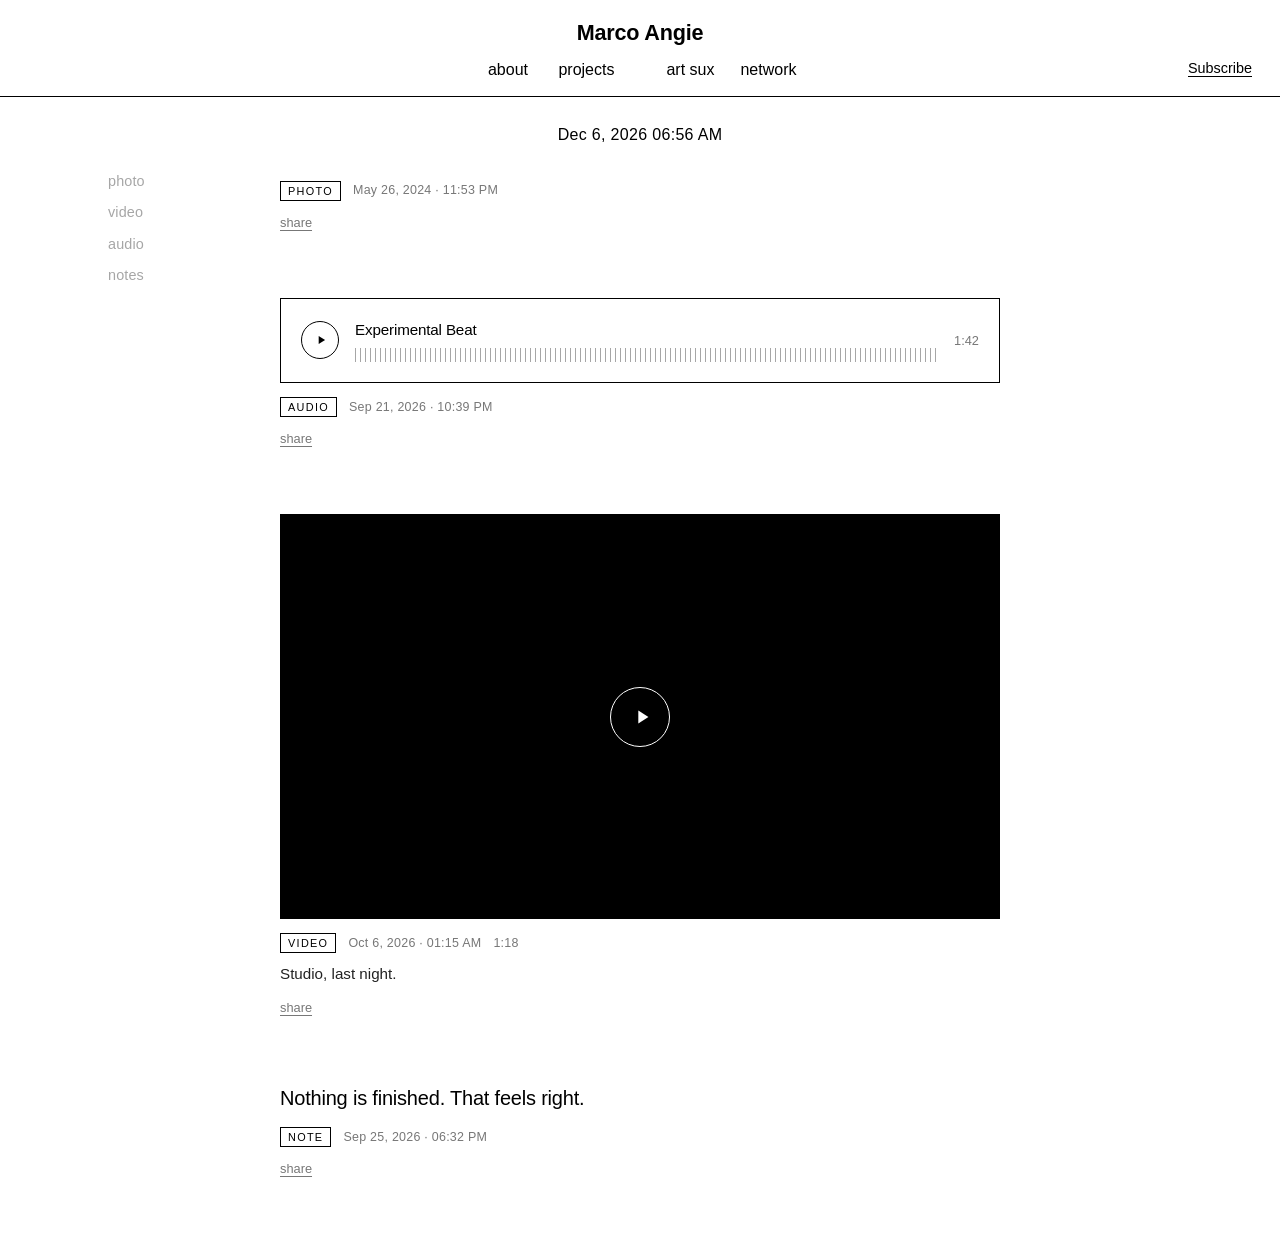
==== index.html @ 27a67663 "V4" ====
<!DOCTYPE html>
<html lang="en">
<head>
  <meta charset="utf-8">
  <meta name="viewport" content="width=device-width, initial-scale=1">
  <title>Marco Angie</title>
  <meta name="description" content="A living archive.">
  <link rel="stylesheet" href="styles.css">
  <link rel="icon" href="favicon-32x32.png">
</head>
<body>

  <!-- ============ HEADER ============ -->
  <header class="site">
    <div class="topbar">
      <a class="wordmark" href="#">Marco Angie</a>
      <!-- <div class="topbar-right">
        <button type="button" class="nav-link" id="subscribeLink">Subscribe</button>
      </div> -->
    </div>

    <nav class="nav" aria-label="Site">
      <a href="about.html" class="nav-item">&nbsp;about&nbsp;</a>
      <a href="projects.html" class="nav-item">projects</a>
      <a href="index.html" class="nav-item nav-blank" aria-label="Home" title="home"><span class="blank-box"></span></a>
      <a href="art sux.html" class="nav-item">art sux</a>
      <a href="network.html" class="nav-item">network</a>
      <div class="topbar-right">
        <button type="button" class="nav-link" id="subscribeLink">Subscribe</button>
      </div>
    </nav>
  </header>

  <!-- Time, centered below the header -->
  <div class="clock-row">
    <span class="clock" id="clock"><span id="clockDate"></span> 
    <span id="clockTime"></span></span>
  </div>

  <!-- ============ LAYOUT: filters (left) + centered feed ============ -->
  <div class="layout">
    <aside class="sidebar" aria-label="Filter posts">
      <ul class="filter-list" id="filterList"></ul>
    </aside>

    <main class="feed" id="feed"></main>
  </div>

  <!-- ============ FOOTER ============
  <footer class="site-footer">
    <p class="footer-line">© 2026</p>
    <div class="footer-links">
      <a href="#">Instagram</a>
      <a href="#">YouTube</a>
      <a href="#">Contact</a>
    </div>
  </footer> -->

  <!-- ============ SUBSCRIBE ============ -->
  <div class="subscribe-modal" id="subscribeModal" hidden>
    <div class="subscribe-inner">
      <button type="button" class="subscribe-close" id="subscribeClose" aria-label="Close">&times;</button>
      <p class="subscribe-title">Subscribe</p>
      <p class="subscribe-sub">New work, as it happens.</p>
      <form id="subscribeForm" class="subscribe-form">
        <input type="email" name="email" placeholder="email address" required>
        <button type="submit">Sign up</button>
      </form>
    </div>
  </div>

  <noscript>
    <p class="noscript">This page needs JavaScript to show posts.</p>
  </noscript>

  <script src="posts.js"></script>
  <script src="script.js"></script>
</body>
</html>
---- styles.css ----
/* ==========================================================
   Marco Angie — monochrome, minimal, lowercase (blonded baseline)
   ========================================================== */
:root {
  --black: #000;
  --white: #fff;
  --grey: #777;

  --line: 1px solid #000;

  --sans: "Helvetica Neue", "Neue Haas Grotesk Text Pro", -apple-system,
          BlinkMacSystemFont, "SF Pro Text", "Segoe UI", Roboto, Arial, sans-serif;

  --pad: 28px;
}

*,
*::before,
*::after { box-sizing: border-box; }

[hidden] { display: none !important; }

body {
  margin: 0;
  background: var(--white);
  color: var(--black);
  font-family: var(--sans);
  line-height: 1.5;
  -webkit-font-smoothing: antialiased;
  text-rendering: optimizeLegibility;
}

a { color: inherit; text-decoration: none; }

:focus-visible {
  outline: 2px solid #000;
  outline-offset: 2px;
}

/* ==========================================================
   Header — centered wordmark + Subscribe on the second line
   ========================================================== */
.site {
  position: sticky;
  top: 0;
  z-index: 20;
  background: var(--white);
  border-bottom: var(--line);
  padding: 0 var(--pad);
}

.topbar {
  position: relative;
  display: flex;
  align-items: baseline;
  justify-content: center;
  padding-top: 22px;
  padding-bottom: 14px;
}

.about {
  position: relative;
  display: flex;
  align-items: baseline;
  justify-content: center;
  padding-top: 22px;
  padding-bottom: 14px;
}

.network {
  position: relative;
  display: flex;
  align-items: baseline;
  justify-content: left;
  gap: 26px;
  padding-left: 122px;
  padding-top: 122px;
  padding-bottom: 14px;
}

.wordmark {
  font-size: 1.35rem;
  font-weight: 600;
  letter-spacing: -0.01em;
  line-height: 1;
}

.topbar-right {
  position: absolute;
  right: 0;
  top: 0;
  display: flex;
  align-items: baseline;
  gap: 22px;
}

.nav-link {
  padding: 0;
  border: 0;
  background: none;
  color: var(--black);
  font: inherit;
  font-size: 0.9rem;
  cursor: pointer;
  text-decoration: underline;
  text-underline-offset: 3px;
}
.nav-link:hover { opacity: 0.6; }

.clock {
  font-size: 2 rem;
  font-variant-numeric: tabular-nums;
  letter-spacing: 0.02em;
  white-space: nowrap;
}
.clock #clockTime { color: var(--black); }

/* --- nav --- */
.nav {
  position: relative;
  display: flex;
  align-items: center;
  justify-content: center;
  gap: 26px;
  padding-bottom: 14px;
}

/* ==========================================================
   Layout — filters left, feed right
   ========================================================== */
.clock-row {
  padding: 26px var(--pad) 20px;
  text-align: center;
}

.layout {
  max-width: 1120px;
  margin: 0 auto;
  padding: 0 var(--pad) 80px;
  display: grid;
  grid-template-columns: minmax(170px, 1fr) minmax(0, 720px) minmax(170px, 1fr);
  align-items: start;
}

/* --- filter rail (pushed to the left) --- */
.sidebar {
  grid-column: 1;
  align-self: start;
  justify-self: start;
  position: sticky;
  top: 100px;
}

.filter-list {
  list-style: none;
  margin: 0;
  padding: 0;
  display: flex;
  flex-direction: column;
  gap: 2px;
}

.filter {
  display: block;
  width: 100%;
  padding: 4px 0;
  border: 0;
  background: none;
  font: inherit;
  font-size: 0.9rem;
  letter-spacing: 0.01em;
  text-align: left;
  color: var(--black);
  cursor: pointer;
}
.filter:not(.is-active) {
  opacity: 0.35;              /* greyed out */
}
.filter:not(.is-active):hover { opacity: 0.7; }
.filter.is-active { font-weight: 600; }

/* ==========================================================
   Feed
   ========================================================== */
.feed { grid-column: 2; min-width: 0; }

.post { margin-bottom: 64px; }
.post:last-child { margin-bottom: 0; }

/* --- media frames --- */
.media { margin: 0; }

.media-photo {
  background: linear-gradient(150deg, #ececec 0%, #dbdbdb 60%, #cfcfcf 100%);
}

.media-video {
  aspect-ratio: 16 / 9;
  background: #000;
  position: relative;
  display: grid;
  place-items: center;
}
.media-video .play-glyph {
  width: 60px;
  height: 60px;
  border: 1px solid #fff;
  border-radius: 50%;
  color: #fff;
  display: grid;
  place-items: center;
}
.media-video .play-glyph svg { width: 22px; height: 22px; margin-left: 3px; fill: #fff; }

.play-svg { fill: currentColor; }

.media-audio {
  display: flex;
  align-items: center;
  gap: 16px;
  padding: 20px;
  border: var(--line);
}
.media-audio .play-btn {
  flex: none;
  width: 38px;
  height: 38px;
  border: var(--line);
  border-radius: 50%;
  background: var(--white);
  color: var(--black);
  display: grid;
  place-items: center;
  cursor: pointer;
}
.media-audio .play-btn svg { width: 14px; height: 14px; margin-left: 2px; fill: currentColor; }
.media-audio .play-btn:hover { background: var(--black); color: var(--white); }

.audio-info { flex: 1; min-width: 0; }
.audio-title {
  margin: 0;
  font-size: 0.95rem;
  font-weight: 500;
  letter-spacing: -0.01em;
}
.audio-wave {
  margin-top: 6px;
  height: 14px;
  background: repeating-linear-gradient(90deg, #000 0 1.5px, transparent 1.5px 5px);
  opacity: 0.35;
}
.audio-dur {
  flex: none;
  font-size: 0.8rem;
  color: var(--grey);
  font-variant-numeric: tabular-nums;
}

.text-body {
  font-size: 1.25rem;
  line-height: 1.5;
  letter-spacing: -0.01em;
  max-width: 34rem;
}

/* --- meta + caption --- */
.post-meta {
  display: flex;
  align-items: center;
  gap: 12px;
  margin-top: 14px;
  font-size: 0.78rem;
  color: var(--grey);
  font-variant-numeric: tabular-nums;
  letter-spacing: 0.02em;
}

.badge {
  border: var(--line);
  padding: 1px 7px;
  font-size: 0.68rem;
  letter-spacing: 0.12em;
  text-transform: uppercase;
  color: var(--black);
}

.post-caption {
  margin: 10px 0 0;
  font-size: 0.95rem;
  color: #222;
}

.share-btn {
  margin-top: 12px;
  padding: 0;
  border: 0;
  background: none;
  font: inherit;
  font-size: 0.8rem;
  color: var(--grey);
  text-decoration: underline;
  text-underline-offset: 3px;
  cursor: pointer;
}
.share-btn:hover { color: var(--black); }

.feed-empty { color: var(--grey); padding: 60px 0; }

/* ==========================================================
   Footer
   ========================================================== */
.site-footer {
  border-top: var(--line);
  padding: 32px var(--pad);
  display: flex;
  align-items: center;
  justify-content: space-between;
  gap: 16px;
  flex-wrap: wrap;
  font-size: 0.85rem;
}

.footer-line { margin: 0; color: var(--grey); }

.footer-links { display: flex; gap: 22px; }
.footer-links a { text-decoration: underline; text-underline-offset: 3px; }
.footer-links a:hover { opacity: 0.6; }

/* ==========================================================
   Subscribe modal
   ========================================================== */
.subscribe-modal {
  position: fixed;
  inset: 0;
  z-index: 40;
  background: rgba(0, 0, 0, 0.35);
  display: grid;
  place-items: center;
  padding: 20px;
}

.subscribe-inner {
  position: relative;
  width: min(420px, 100%);
  background: var(--white);
  border: var(--line);
  padding: 36px 32px;
}

.subscribe-close {
  position: absolute;
  top: 12px;
  right: 14px;
  border: 0;
  background: none;
  font-size: 1.6rem;
  line-height: 1;
  cursor: pointer;
  color: var(--black);
}

.subscribe-title { margin: 0; font-size: 1.35rem; font-weight: 600; }
.subscribe-sub { margin: 6px 0 22px; font-size: 0.9rem; color: var(--grey); }

.subscribe-form { display: flex; gap: 8px; }
.subscribe-form input {
  flex: 1;
  min-width: 0;
  padding: 11px 12px;
  border: var(--line);
  font: inherit;
  font-size: 0.9rem;
  background: var(--white);
  color: var(--black);
  border-radius: 0;
}
.subscribe-form button {
  padding: 11px 18px;
  border: var(--line);
  background: var(--black);
  color: var(--white);
  font: inherit;
  font-size: 0.9rem;
  cursor: pointer;
}
.subscribe-form button:hover { opacity: 0.85; }

/* ==========================================================
   Toast + noscript + responsive
   ========================================================== */
.toast {
  position: fixed;
  left: 50%;
  bottom: 28px;
  transform: translate(-50%, 12px);
  z-index: 60;
  padding: 9px 16px;
  background: var(--black);
  color: var(--white);
  font-size: 0.82rem;
  opacity: 0;
  pointer-events: none;
  transition: opacity 0.25s ease, transform 0.25s ease;
}
.toast.show { opacity: 1; transform: translate(-50%, 0); }

.noscript {
  max-width: 940px;
  margin: 0 auto;
  padding: 40px var(--pad);
  color: var(--grey);
}

@media (max-width: 640px) {
  :root { --pad: 18px; }
  .topbar { justify-content: flex-start; }
  .wordmark { font-size: 1.2rem; }
  .topbar-right {
    position: static;
    margin-left: auto;
    gap: 14px;
  }
  .nav { gap: 18px; flex-wrap: wrap; }
  .layout {
    grid-template-columns: 1fr;
  }
  .sidebar { position: static; grid-column: auto; }
  .feed { grid-column: auto; }
  .filter-list { flex-direction: row; flex-wrap: wrap; gap: 4px 18px; }
  .filter { width: auto; }
  .post { margin-bottom: 44px; }
}
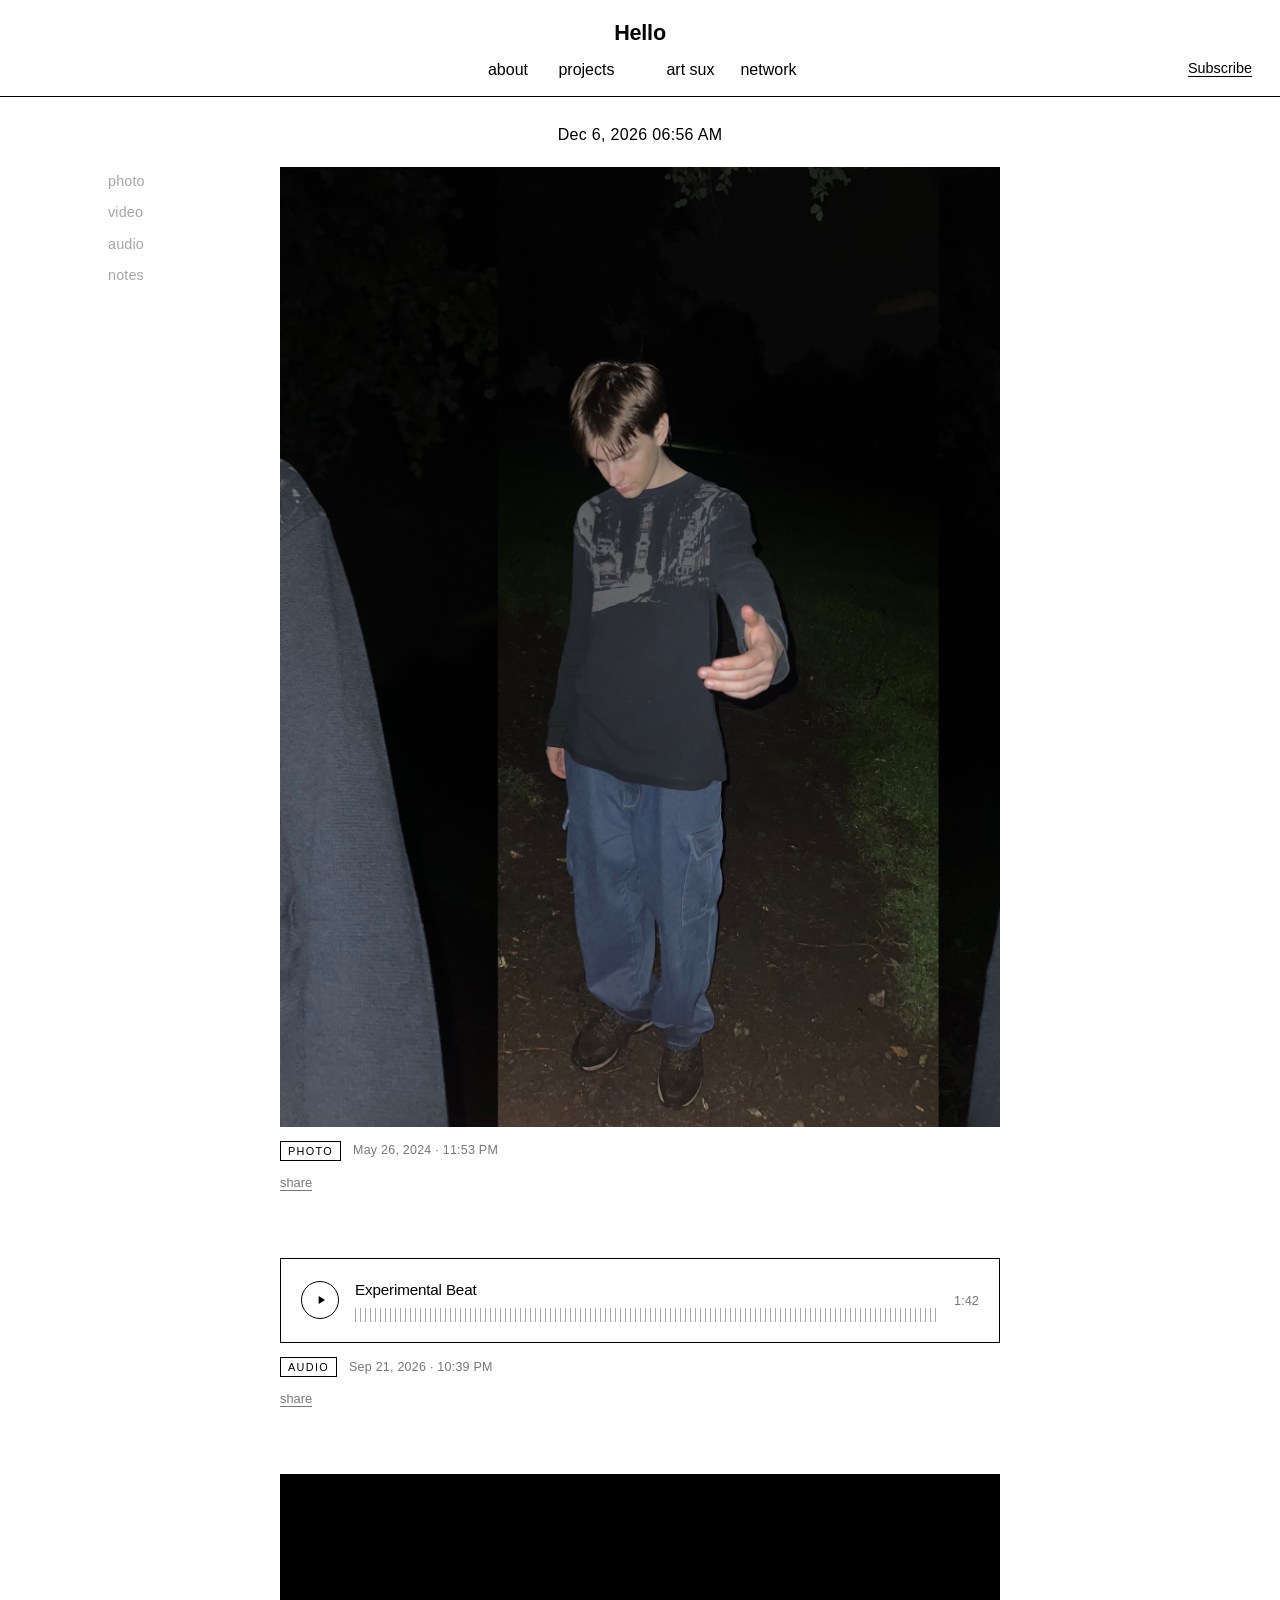
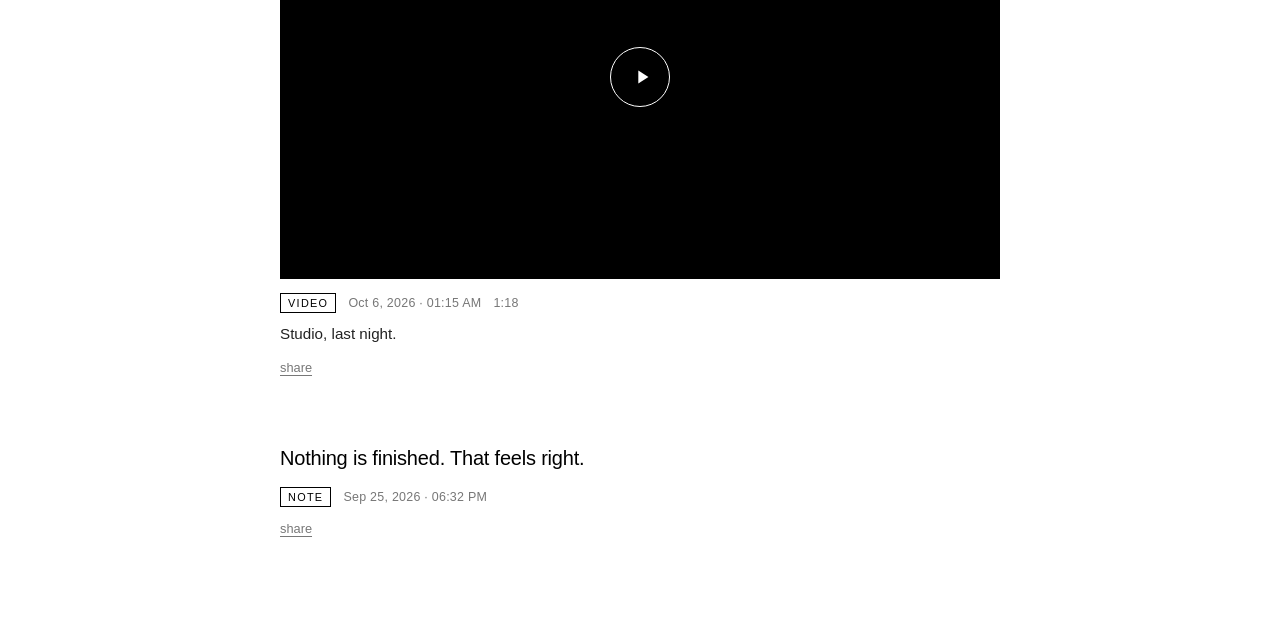
==== commit 8f33b6a5: "hi" ====
--- a/index.html
+++ b/index.html
@@ -3,7 +3,7 @@
 <head>
   <meta charset="utf-8">
   <meta name="viewport" content="width=device-width, initial-scale=1">
-  <title>Marco Angie</title>
+  <title>Marco Croce</title>
   <meta name="description" content="A living archive.">
   <link rel="stylesheet" href="styles.css">
   <link rel="icon" href="favicon-32x32.png">
@@ -13,7 +13,7 @@
   <!-- ============ HEADER ============ -->
   <header class="site">
     <div class="topbar">
-      <a class="wordmark" href="#">Marco Angie</a>
+      <a class="wordmark" href="#">Hello</a>
       <!-- <div class="topbar-right">
         <button type="button" class="nav-link" id="subscribeLink">Subscribe</button>
       </div> -->
@@ -23,7 +23,7 @@
       <a href="about.html" class="nav-item">&nbsp;about&nbsp;</a>
       <a href="projects.html" class="nav-item">projects</a>
       <a href="index.html" class="nav-item nav-blank" aria-label="Home" title="home"><span class="blank-box"></span></a>
-      <a href="art sux.html" class="nav-item">art sux</a>
+      <a href="art-sux.html" class="nav-item">art sux</a>
       <a href="network.html" class="nav-item">network</a>
       <div class="topbar-right">
         <button type="button" class="nav-link" id="subscribeLink">Subscribe</button>
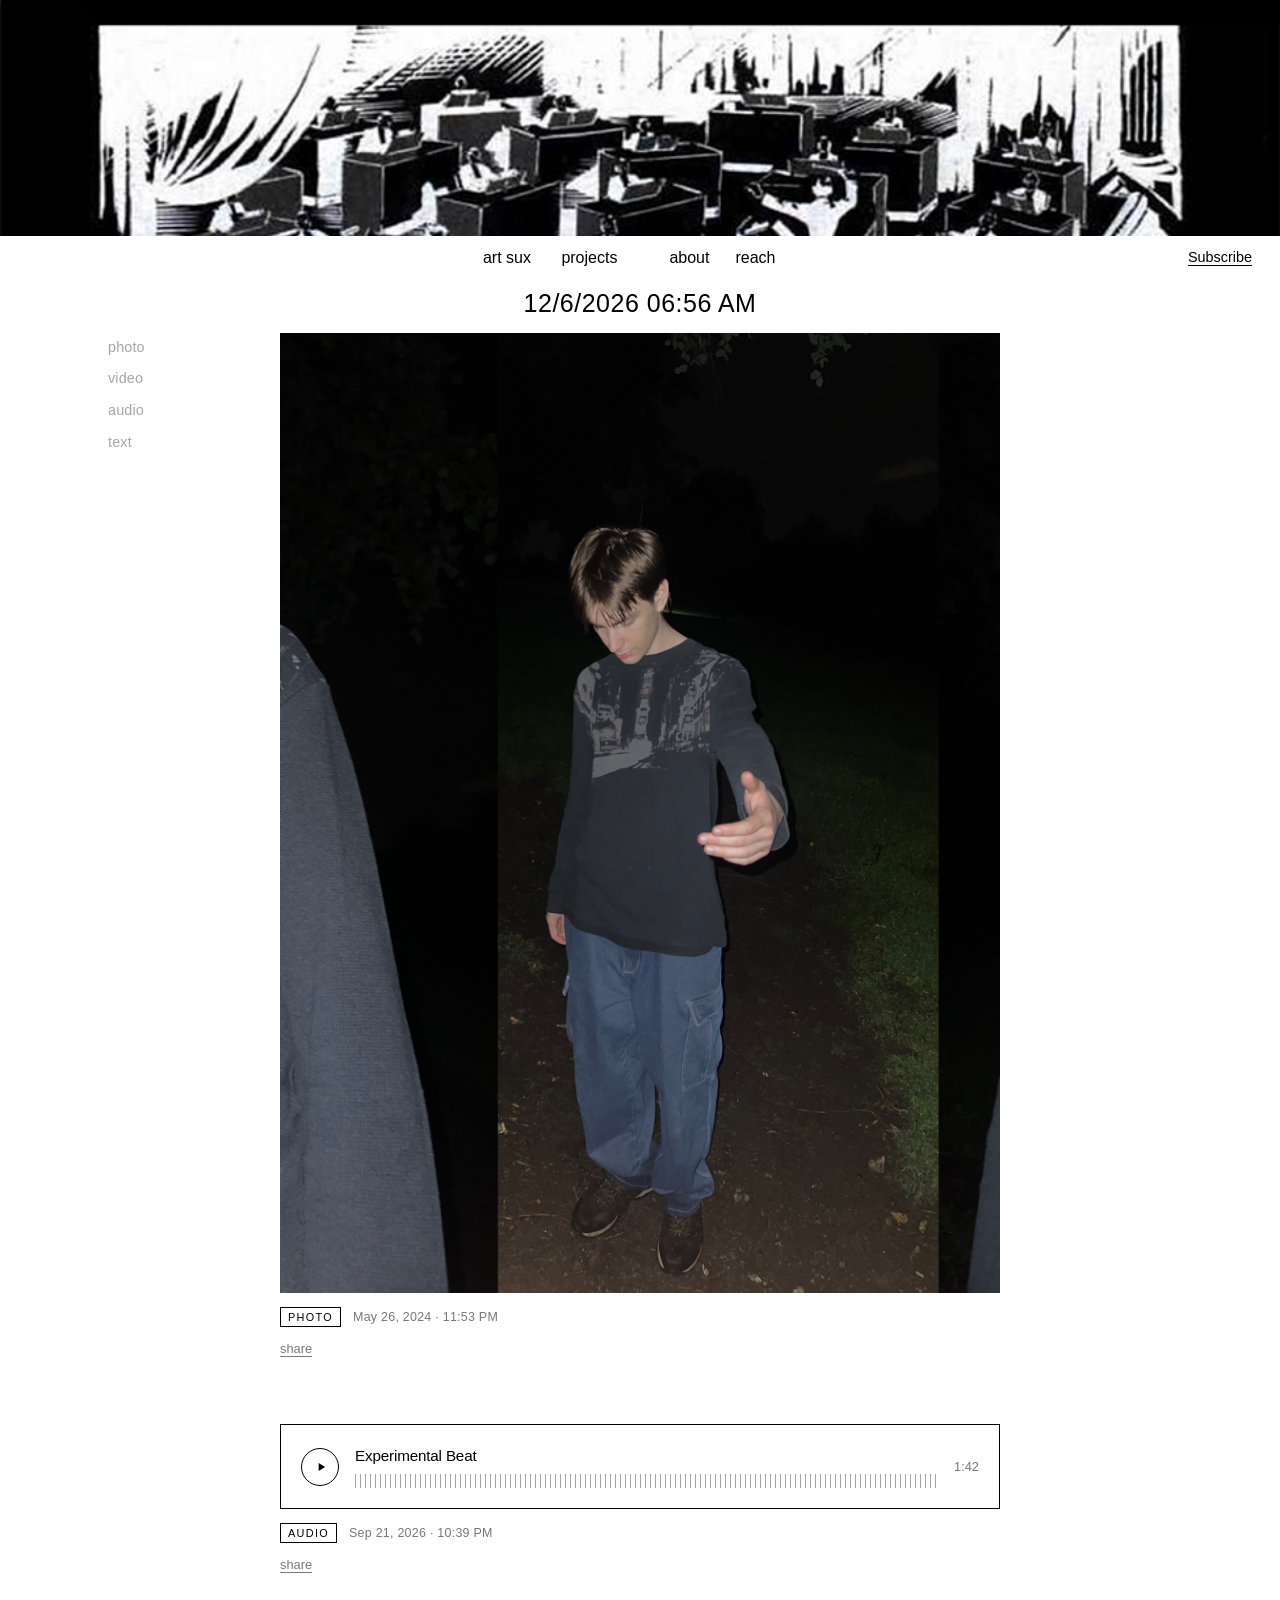
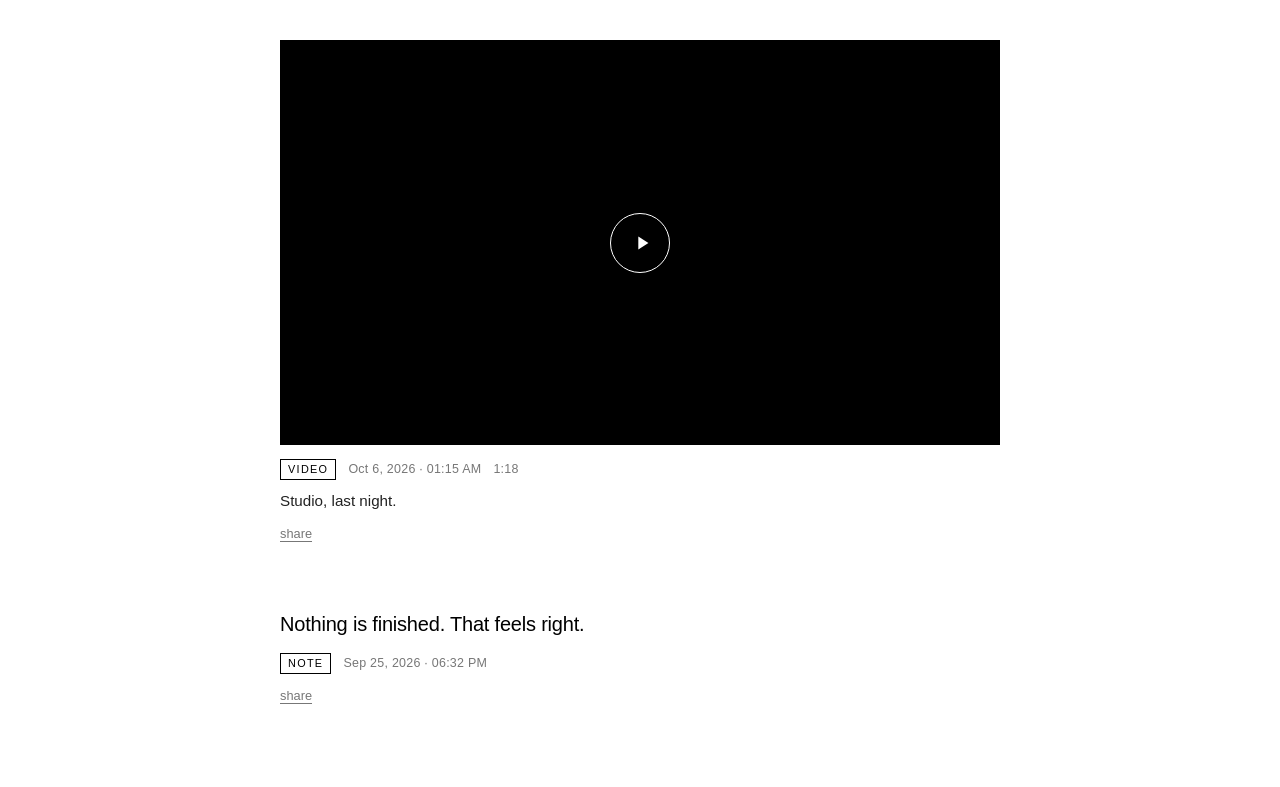
==== commit fc165386: "update" ====
--- a/index.html
+++ b/index.html
@@ -4,7 +4,7 @@
   <meta charset="utf-8">
   <meta name="viewport" content="width=device-width, initial-scale=1">
   <title>Marco Croce</title>
-  <meta name="description" content="A living archive.">
+  <meta name="description" content="marco croce website music digital composer electro acoustic performance art.">
   <link rel="stylesheet" href="styles.css">
   <link rel="icon" href="favicon-32x32.png">
 </head>
@@ -12,27 +12,31 @@
 
   <!-- ============ HEADER ============ -->
   <header class="site">
-    <div class="topbar">
-      <a class="wordmark" href="#">Hello</a>
+    <div class="header">
       <!-- <div class="topbar-right">
         <button type="button" class="nav-link" id="subscribeLink">Subscribe</button>
       </div> -->
     </div>
 
-    <nav class="nav" aria-label="Site">
-      <a href="about.html" class="nav-item">&nbsp;about&nbsp;</a>
-      <a href="projects.html" class="nav-item">projects</a>
-      <a href="index.html" class="nav-item nav-blank" aria-label="Home" title="home"><span class="blank-box"></span></a>
-      <a href="art-sux.html" class="nav-item">art sux</a>
-      <a href="network.html" class="nav-item">network</a>
-      <div class="topbar-right">
-        <button type="button" class="nav-link" id="subscribeLink">Subscribe</button>
-      </div>
-    </nav>
+ 
   </header>
 
   <!-- Time, centered below the header -->
   <div class="clock-row">
+     <nav class="nav" aria-label="Site">
+      <a href="art-sux.html" class="topbar">&nbsp;art sux&nbsp;</a>
+      <a href="projects.html" class="topbar">projects</a>
+      <a href="index.html" class="nav-item nav-blank" aria-label="Home" title="home"><span class="blank-box"></span></a>
+      <a href="about.html" class="topbar">about</a>
+      <a href="network.html" class="topbar">reach</a>
+      <div class="topbar-right">
+        <button type="button" class="nav-link" id="subscribeLink">Subscribe</button>
+      </div>
+    <div></div>
+  </div>
+  
+  <div class="clock-row">
+    </nav>
     <span class="clock" id="clock"><span id="clockDate"></span> 
     <span id="clockTime"></span></span>
   </div>
--- a/styles.css
+++ b/styles.css
@@ -40,12 +40,43 @@
 /* ==========================================================
    Header — centered wordmark + Subscribe on the second line
    ========================================================== */
+
 .site {
-  position: sticky;
+  position: relative;
   top: 0;
-  z-index: 20;
-  background: var(--white);
+  left: 0;
+  z-index: 0;
+  background-color: var(--white);
+  /* border-bottom: var(--line); */
+  padding: 0 var(--pad);
+  background: url("Bandcamp_Banner.png");
+  background-position: top center;
+  background-repeat: no-repeat; 
+  background-size: 100% 100%;
+  /* padding: 0 var(--pad); */
+  align-items: flex-end;
+  justify-content: center;
+  transform-origin: top center;
+  /* max-width: 100%;
+  margin:0 auto;
+  min-height: 180px; */
+  /* max-height: 360px; */
+  width: 100vw;
+  aspect-ratio: 9750 / 1800;
+}
+
+
+.header {
+  /* position: relative; */
+  display: flex;
+  z-index: 0;
+  /* background: url("Bandcamp_Banner.png");
+  background-position: center;
+  background-repeat: no-repeat;
   border-bottom: var(--line);
+  min-height: 180px;
+  justify-content: center;
+  align-items: flex-end; */
   padding: 0 var(--pad);
 }
 
@@ -54,8 +85,17 @@
   display: flex;
   align-items: baseline;
   justify-content: center;
-  padding-top: 22px;
-  padding-bottom: 14px;
+  padding-top: 10px;
+  padding-bottom: 5px;
+}
+
+.topbar-right {
+  position: absolute;
+  right: 0;
+  top: 11px;
+  display: flex;
+  align-items: baseline;
+  gap: 22px;
 }
 
 .about {
@@ -63,8 +103,12 @@
   display: flex;
   align-items: baseline;
   justify-content: center;
-  padding-top: 22px;
+  padding-top: 140px;
   padding-bottom: 14px;
+  padding-left: 122px;
+  padding-right: 122px;
+  font-size: 7px;
+  font-family: var(--sans);
 }
 
 .network {
@@ -83,16 +127,11 @@
   font-weight: 600;
   letter-spacing: -0.01em;
   line-height: 1;
-}
-
-.topbar-right {
-  position: absolute;
-  right: 0;
-  top: 0;
-  display: flex;
-  align-items: baseline;
-  gap: 22px;
-}
+  z-index: 1;
+  /* position: relative;
+  text-align: center; */
+}
+
 
 .nav-link {
   padding: 0;
@@ -112,6 +151,7 @@
   font-variant-numeric: tabular-nums;
   letter-spacing: 0.02em;
   white-space: nowrap;
+  font-size: 25px;
 }
 .clock #clockTime { color: var(--black); }
 
@@ -122,15 +162,16 @@
   align-items: center;
   justify-content: center;
   gap: 26px;
-  padding-bottom: 14px;
+  padding-bottom: 0px;
 }
 
 /* ==========================================================
    Layout — filters left, feed right
    ========================================================== */
 .clock-row {
-  padding: 26px var(--pad) 20px;
+  padding: 0px var(--pad) 10px;
   text-align: center;
+  position: relative;
 }
 
 .layout {
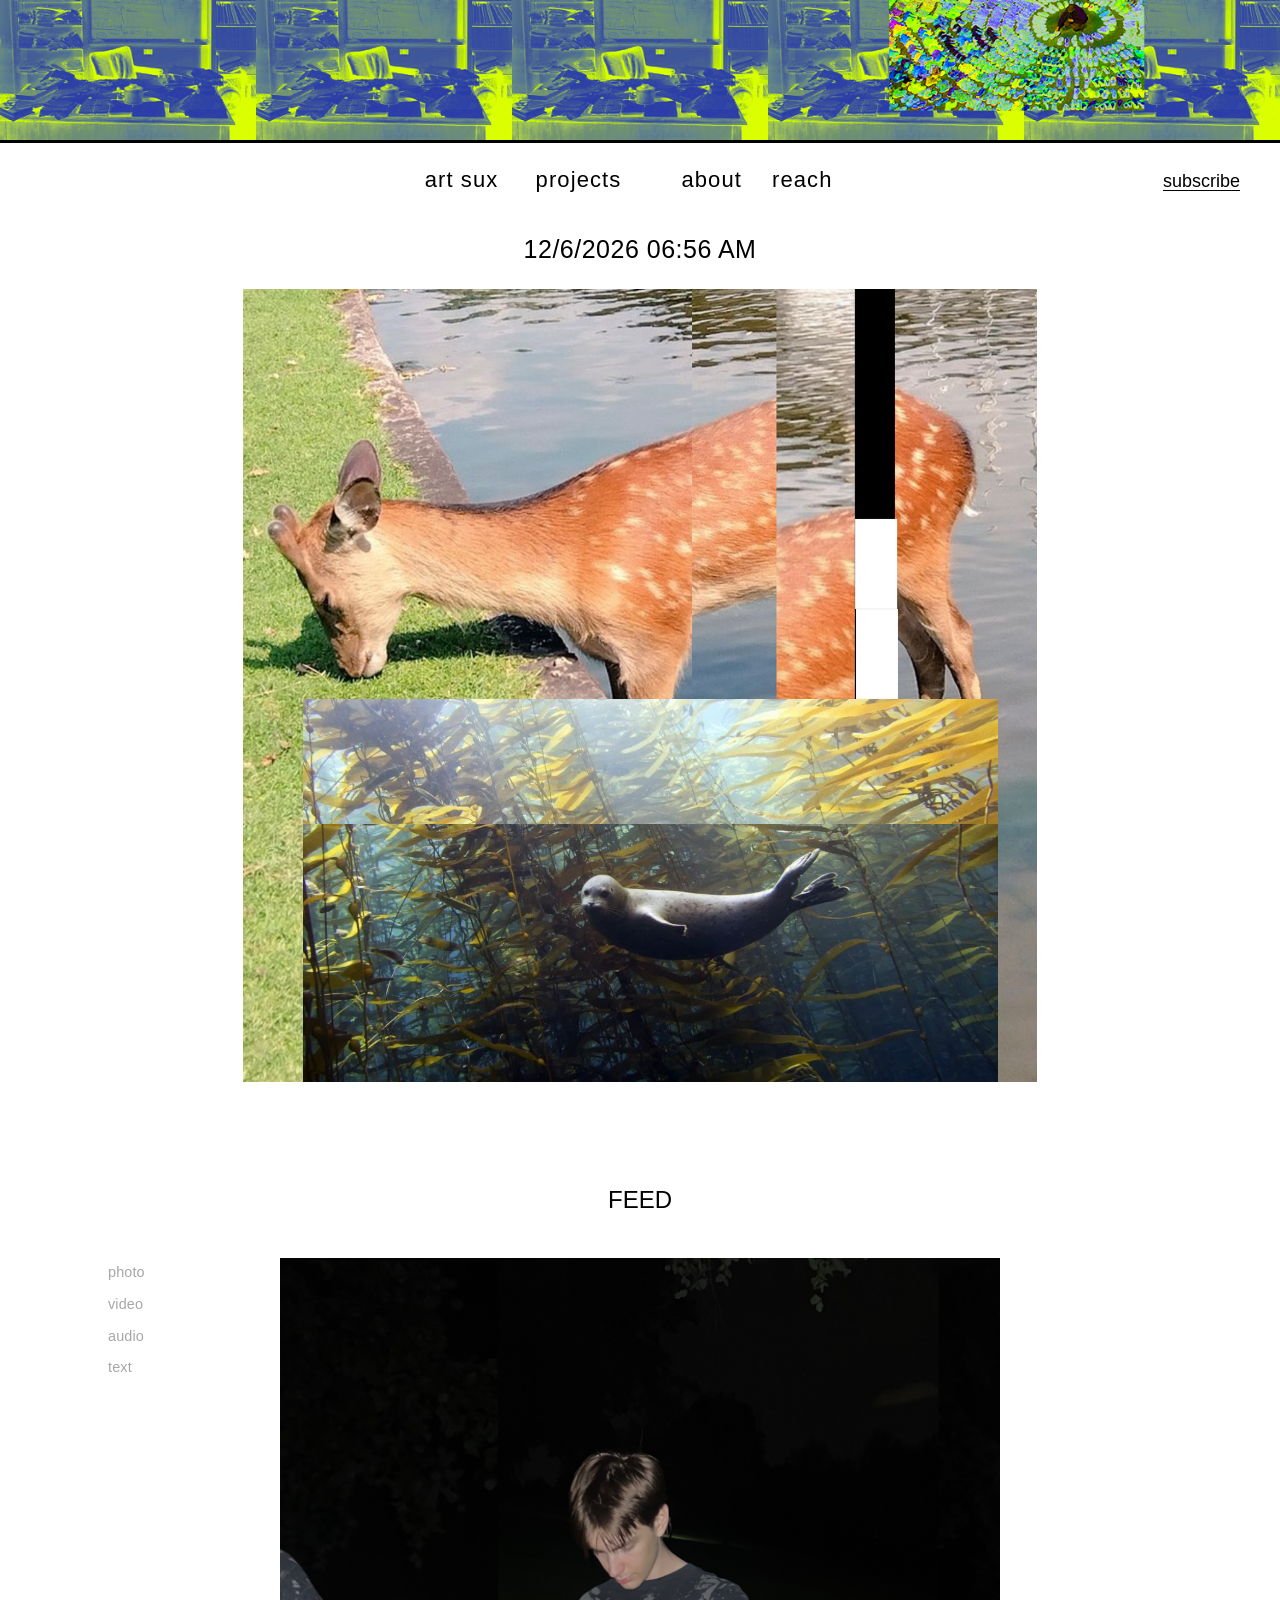
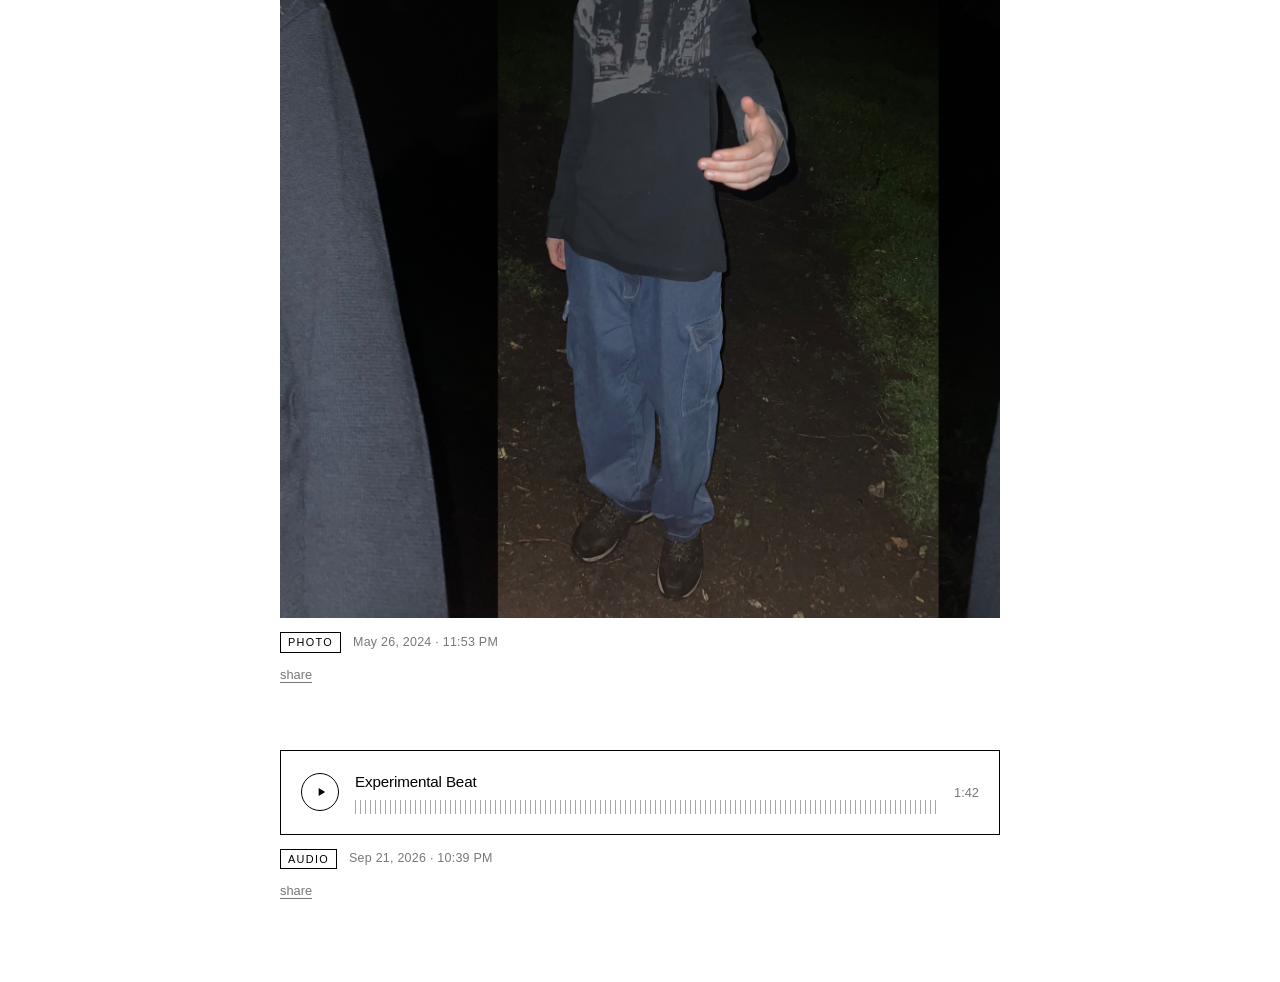
==== commit 38b95718: "version5" ====
--- a/index.html
+++ b/index.html
@@ -21,16 +21,15 @@
  
   </header>
 
-  <!-- Time, centered below the header -->
-  <div class="clock-row">
-     <nav class="nav" aria-label="Site">
+  <div class="nav">
+     <!-- <nav class="nav"> -->
       <a href="art-sux.html" class="topbar">&nbsp;art sux&nbsp;</a>
       <a href="projects.html" class="topbar">projects</a>
       <a href="index.html" class="nav-item nav-blank" aria-label="Home" title="home"><span class="blank-box"></span></a>
       <a href="about.html" class="topbar">about</a>
       <a href="network.html" class="topbar">reach</a>
       <div class="topbar-right">
-        <button type="button" class="nav-link" id="subscribeLink">Subscribe</button>
+        <button type="button" class="nav-link" id="subscribeLink">subscribe</button>
       </div>
     <div></div>
   </div>
@@ -41,7 +40,18 @@
     <span id="clockTime"></span></span>
   </div>
 
-  <!-- ============ LAYOUT: filters (left) + centered feed ============ -->
+  <!-- ============ LANDING ============ -->
+  <section class="landing" aria-label="Featured image">
+    <img
+      src="COVER IMAGE.JPEG"
+      alt="Marco Croce standing outside at night"
+      fetchpriority="high">
+  </section>
+
+  <!-- ============ FEED + FILTERS ============ -->
+
+  <div class="feed-row">FEED</div>
+  
   <div class="layout">
     <aside class="sidebar" aria-label="Filter posts">
       <ul class="filter-list" id="filterList"></ul>
--- a/styles.css
+++ b/styles.css
@@ -49,7 +49,7 @@
   background-color: var(--white);
   /* border-bottom: var(--line); */
   padding: 0 var(--pad);
-  background: url("Bandcamp_Banner.png");
+  background: url("websiteheader.png");
   background-position: top center;
   background-repeat: no-repeat; 
   background-size: 100% 100%;
@@ -62,7 +62,8 @@
   min-height: 180px; */
   /* max-height: 360px; */
   width: 100vw;
-  aspect-ratio: 9750 / 1800;
+  aspect-ratio: 1500 / 168;
+  border-bottom: 3px solid var(--black);
 }
 
 
@@ -131,27 +132,16 @@
   /* position: relative;
   text-align: center; */
 }
-
-
-.nav-link {
-  padding: 0;
-  border: 0;
-  background: none;
-  color: var(--black);
-  font: inherit;
-  font-size: 0.9rem;
-  cursor: pointer;
-  text-decoration: underline;
-  text-underline-offset: 3px;
-}
 .nav-link:hover { opacity: 0.6; }
 
 .clock {
-  font-size: 2 rem;
   font-variant-numeric: tabular-nums;
   letter-spacing: 0.02em;
   white-space: nowrap;
   font-size: 25px;
+  font-weight: 400;
+  font-family:Verdana, Geneva, Tahoma, sans-serif
+
 }
 .clock #clockTime { color: var(--black); }
 
@@ -161,9 +151,32 @@
   display: flex;
   align-items: center;
   justify-content: center;
-  gap: 26px;
-  padding-bottom: 0px;
-}
+  gap: 30px;
+  padding-top: 10px;
+  padding-bottom: 10px;
+  font-weight: 200;
+  letter-spacing: 0.05em;
+  font-size: 22px;
+  /* border-bottom: 1px solid var(--grey); */
+}
+.nav > *:hover { -webkit-text-stroke: 0.4px currentColor; }
+
+.nav-link {
+  padding-top: 14px;
+  padding-bottom: 10px;
+  padding-right: 40px;
+  border: 0;
+  background: none;
+  color: var(--black);
+  font: inherit;
+  font-size: 18px;
+  font-weight: 200;
+  cursor: pointer;
+  text-decoration: underline;
+  text-underline-offset: 3px;
+  text-decoration-thickness: 1px;
+}
+
 
 /* ==========================================================
    Layout — filters left, feed right
@@ -172,6 +185,25 @@
   padding: 0px var(--pad) 10px;
   text-align: center;
   position: relative;
+  padding-bottom: 20px;
+  padding-top: 20px;
+}
+
+.landing {
+  width: 100%;
+  height: 50%;
+  /* min-height: 420px; */
+  overflow: hidden;
+  /* padding: clamp(10vw, 3vmin, 48px); */
+}
+
+.landing img {
+  display: block;
+  width: 100%;
+  height: 100%;
+  object-fit: contain;
+  object-position: center;
+  padding-inline: clamp(19vw, 3vmin, 48px);
 }
 
 .layout {
@@ -181,6 +213,7 @@
   display: grid;
   grid-template-columns: minmax(170px, 1fr) minmax(0, 720px) minmax(170px, 1fr);
   align-items: start;
+  padding-top: 20px;
 }
 
 /* --- filter rail (pushed to the left) --- */
@@ -223,6 +256,16 @@
 /* ==========================================================
    Feed
    ========================================================== */
+
+.feed-row {
+  padding: 0px var(--pad) 10px;
+  text-align: center;
+  position: relative;
+  padding-bottom: 20px;
+  padding-top: 100px;
+  font-size: 1.5rem;
+}
+
 .feed { grid-column: 2; min-width: 0; }
 
 .post { margin-bottom: 64px; }
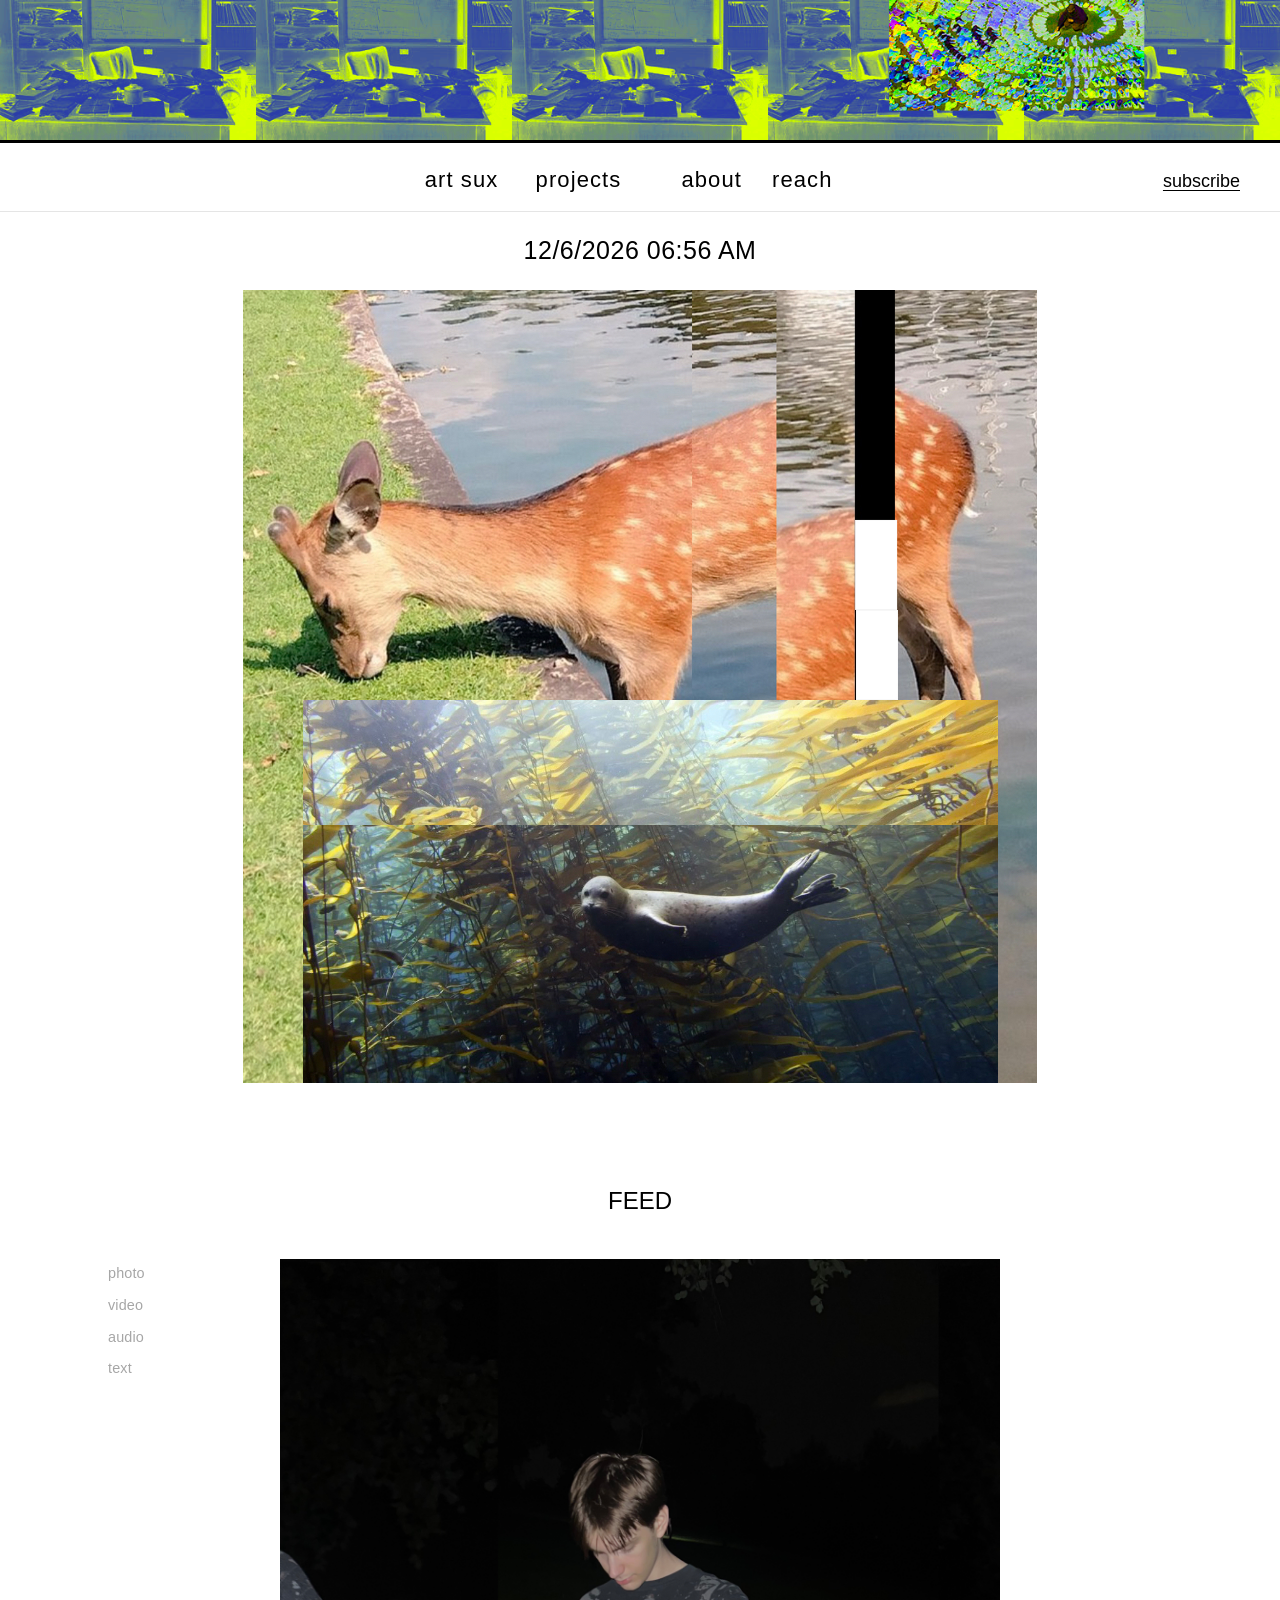
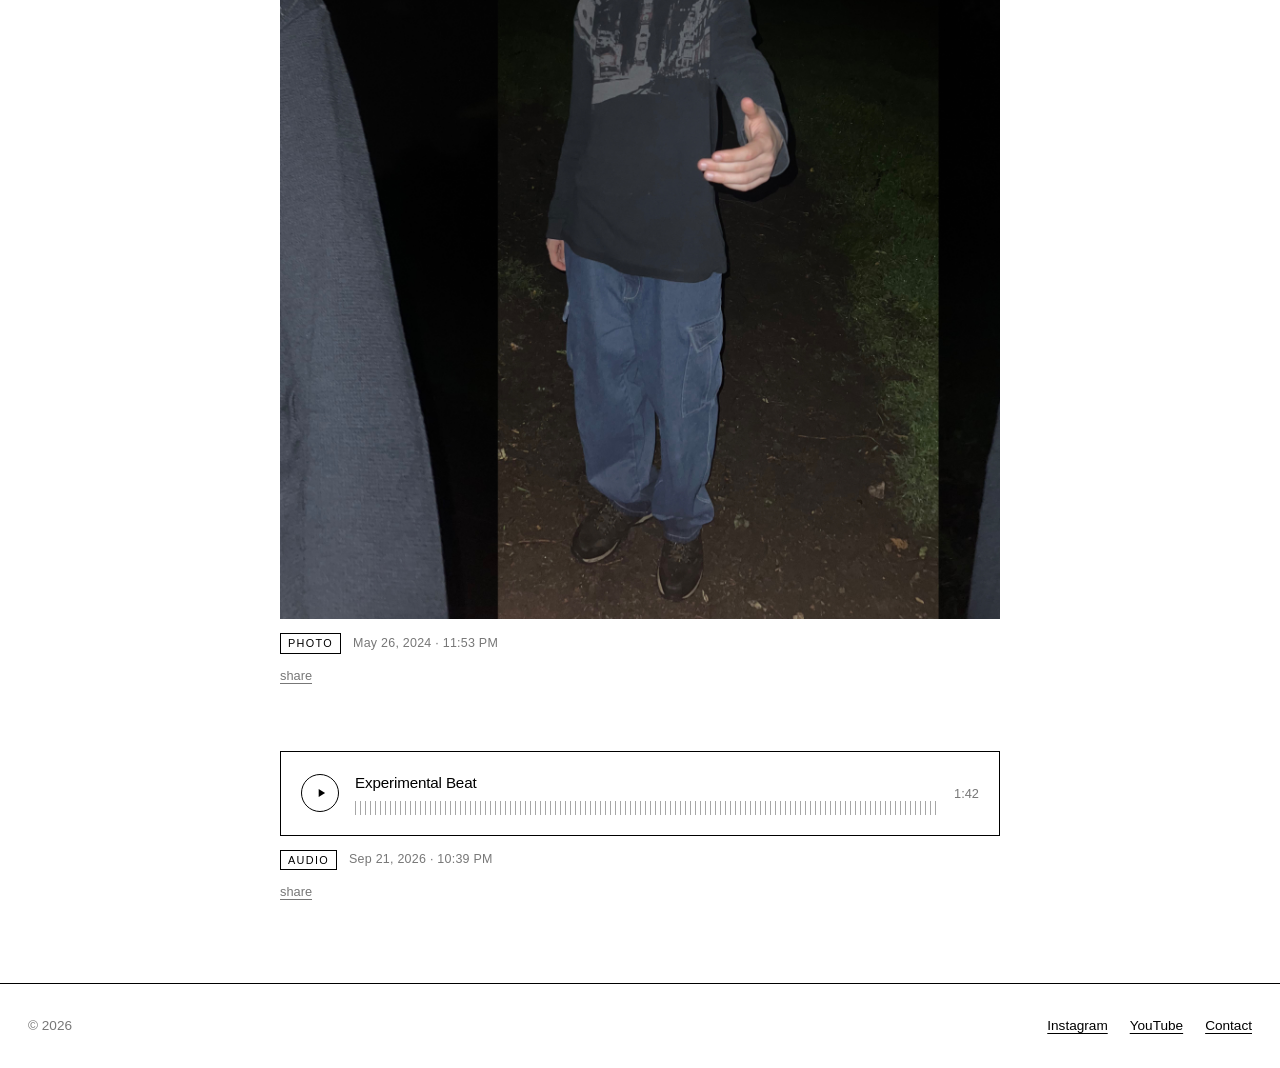
==== commit 304d4517: "Version5.1" ====
--- a/index.html
+++ b/index.html
@@ -6,28 +6,21 @@
   <title>Marco Croce</title>
   <meta name="description" content="marco croce website music digital composer electro acoustic performance art.">
   <link rel="stylesheet" href="styles.css">
-  <link rel="icon" href="favicon-32x32.png">
+    <link rel="icon" href="MEDIA/FAVICON.png">
 </head>
 <body>
 
-  <!-- ============ HEADER ============ -->
+  <!----------HEADER---------->
   <header class="site">
-    <div class="header">
-      <!-- <div class="topbar-right">
-        <button type="button" class="nav-link" id="subscribeLink">Subscribe</button>
-      </div> -->
-    </div>
-
- 
+    <div class="header"></div>
   </header>
 
   <div class="nav">
-     <!-- <nav class="nav"> -->
       <a href="art-sux.html" class="topbar">&nbsp;art sux&nbsp;</a>
       <a href="projects.html" class="topbar">projects</a>
       <a href="index.html" class="nav-item nav-blank" aria-label="Home" title="home"><span class="blank-box"></span></a>
       <a href="about.html" class="topbar">about</a>
-      <a href="network.html" class="topbar">reach</a>
+      <a href="reach.html" class="topbar">reach</a>
       <div class="topbar-right">
         <button type="button" class="nav-link" id="subscribeLink">subscribe</button>
       </div>
@@ -40,15 +33,15 @@
     <span id="clockTime"></span></span>
   </div>
 
-  <!-- ============ LANDING ============ -->
+  <!----------LANDING---------->
   <section class="landing" aria-label="Featured image">
     <img
-      src="COVER IMAGE.JPEG"
-      alt="Marco Croce standing outside at night"
+      src="MEDIA/COVER-IMAGE.JPEG"
+      alt="PLACEHOLDER"
       fetchpriority="high">
   </section>
 
-  <!-- ============ FEED + FILTERS ============ -->
+  <!----------FEED+FILTERS---------->
 
   <div class="feed-row">FEED</div>
   
@@ -60,7 +53,7 @@
     <main class="feed" id="feed"></main>
   </div>
 
-  <!-- ============ FOOTER ============
+  <!----------FOOTER---------->
   <footer class="site-footer">
     <p class="footer-line">© 2026</p>
     <div class="footer-links">
@@ -68,9 +61,9 @@
       <a href="#">YouTube</a>
       <a href="#">Contact</a>
     </div>
-  </footer> -->
+  </footer>
 
-  <!-- ============ SUBSCRIBE ============ -->
+  <!----------SUBSCRIBE---------->
   <div class="subscribe-modal" id="subscribeModal" hidden>
     <div class="subscribe-inner">
       <button type="button" class="subscribe-close" id="subscribeClose" aria-label="Close">&times;</button>
--- a/styles.css
+++ b/styles.css
@@ -49,7 +49,7 @@
   background-color: var(--white);
   /* border-bottom: var(--line); */
   padding: 0 var(--pad);
-  background: url("websiteheader.png");
+  background: url("MEDIA/BANNER.png");
   background-position: top center;
   background-repeat: no-repeat; 
   background-size: 100% 100%;
@@ -112,7 +112,7 @@
   font-family: var(--sans);
 }
 
-.network {
+.reach {
   position: relative;
   display: flex;
   align-items: baseline;
@@ -157,7 +157,7 @@
   font-weight: 200;
   letter-spacing: 0.05em;
   font-size: 22px;
-  /* border-bottom: 1px solid var(--grey); */
+  border-bottom: 0.5px solid rgba(0, 0, 0, 0.1);
 }
 .nav > *:hover { -webkit-text-stroke: 0.4px currentColor; }
 
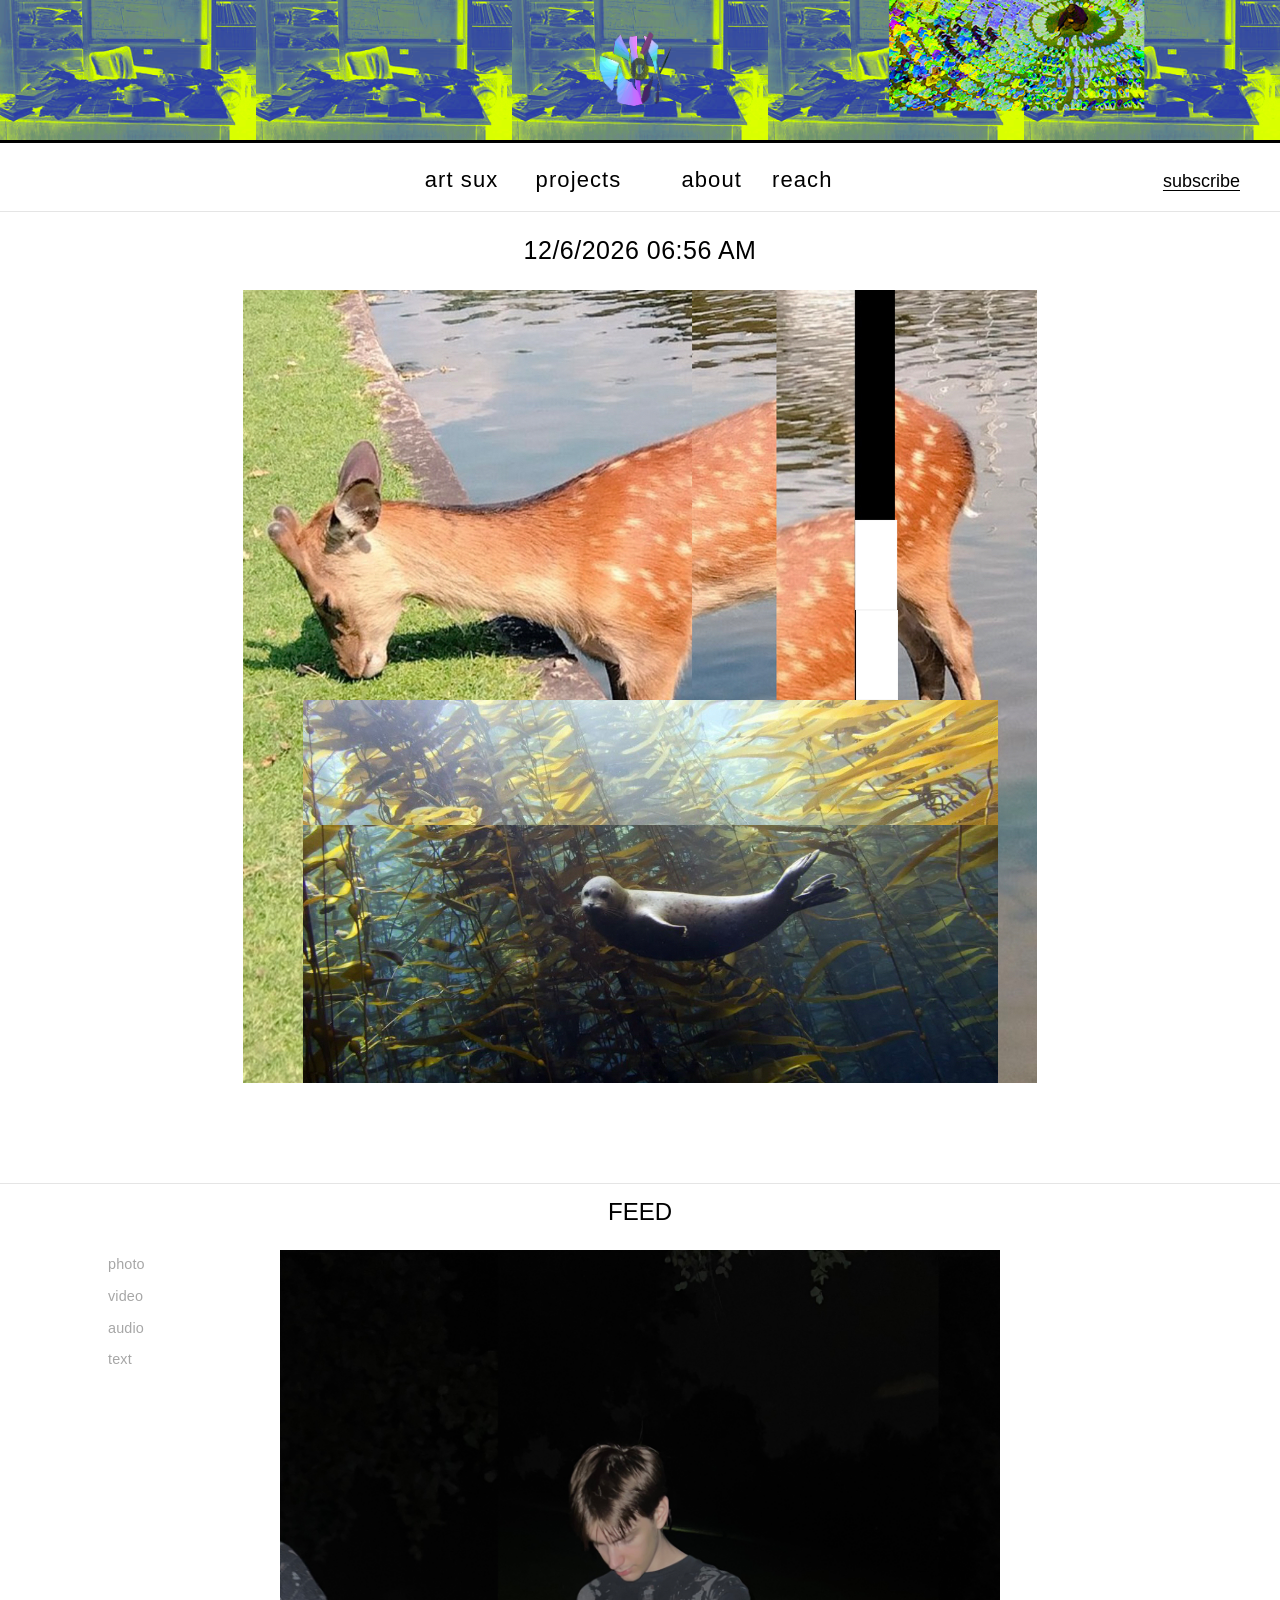
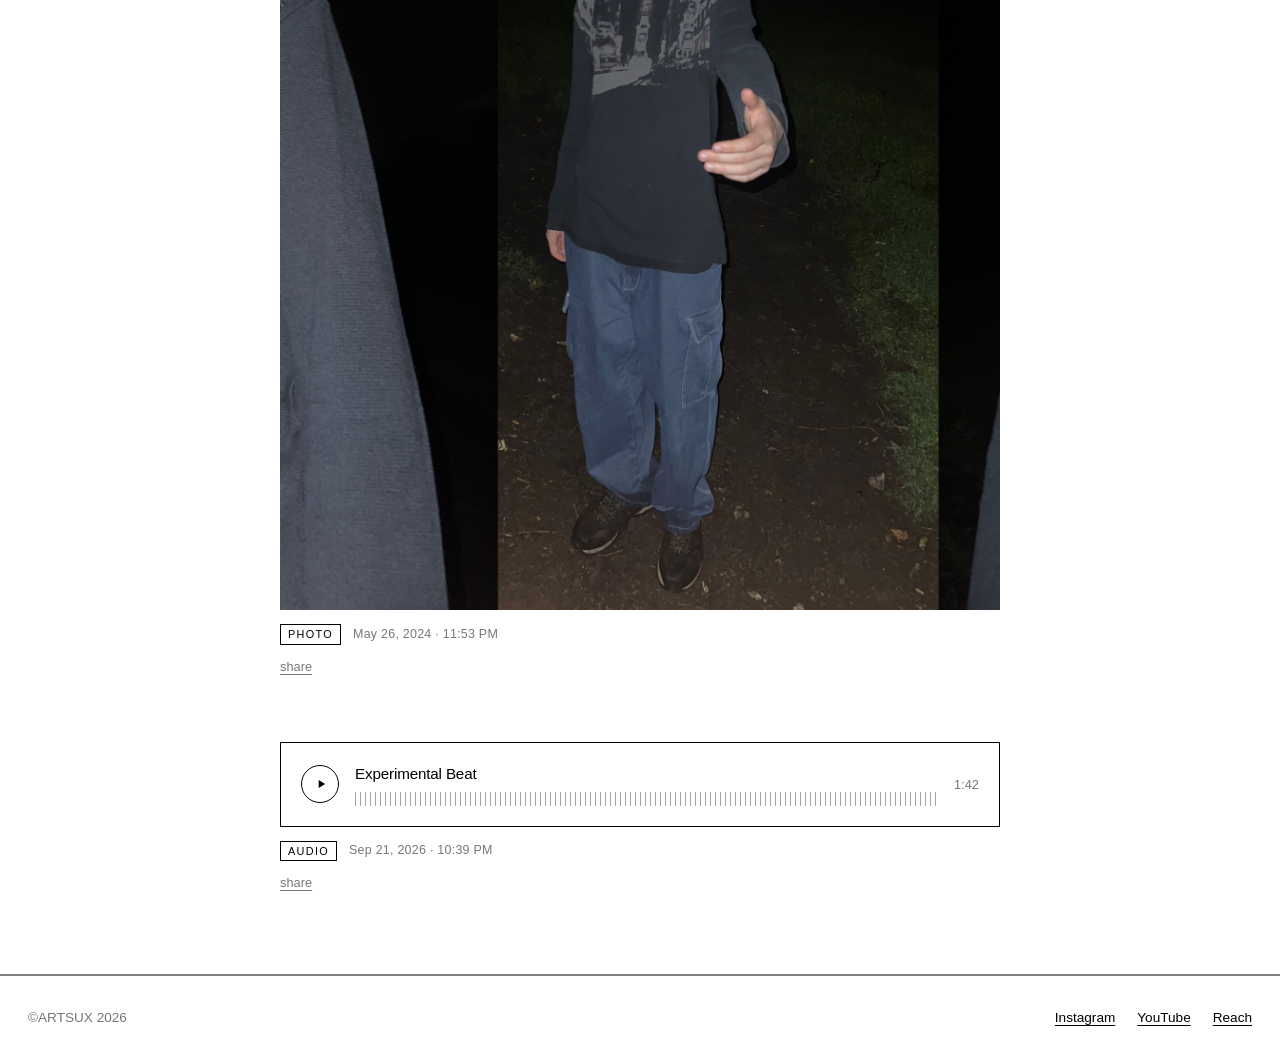
==== commit f16388d5: "version5.2" ====
--- a/index.html
+++ b/index.html
@@ -11,7 +11,8 @@
 <body>
 
   <!----------HEADER---------->
-  <header class="site">
+  <header class="site" style="position: relative;">
+    <img src="MEDIA/BANNER-DISK.gif" alt="" width="100" style="position: absolute; top: 50%; left: 50%; transform: translate(-50%, -50%);">
     <div class="header"></div>
   </header>
 
@@ -41,8 +42,11 @@
       fetchpriority="high">
   </section>
 
+  <div class="barrier">
+    </nav>
+  </div>
+
   <!----------FEED+FILTERS---------->
-
   <div class="feed-row">FEED</div>
   
   <div class="layout">
@@ -55,20 +59,20 @@
 
   <!----------FOOTER---------->
   <footer class="site-footer">
-    <p class="footer-line">© 2026</p>
+    <p class="footer-line">©ARTSUX 2026</p>
     <div class="footer-links">
       <a href="#">Instagram</a>
       <a href="#">YouTube</a>
-      <a href="#">Contact</a>
+      <a href="reach.html">Reach</a>
     </div>
   </footer>
 
-  <!----------SUBSCRIBE---------->
+  <!----------SUBSCRIBE-BACKEND---------->
   <div class="subscribe-modal" id="subscribeModal" hidden>
     <div class="subscribe-inner">
       <button type="button" class="subscribe-close" id="subscribeClose" aria-label="Close">&times;</button>
       <p class="subscribe-title">Subscribe</p>
-      <p class="subscribe-sub">New work, as it happens.</p>
+      <p class="subscribe-sub">Newsletter</p>
       <form id="subscribeForm" class="subscribe-form">
         <input type="email" name="email" placeholder="email address" required>
         <button type="submit">Sign up</button>
@@ -76,6 +80,7 @@
     </div>
   </div>
 
+<!----->
   <noscript>
     <p class="noscript">This page needs JavaScript to show posts.</p>
   </noscript>
--- a/styles.css
+++ b/styles.css
@@ -189,6 +189,15 @@
   padding-top: 20px;
 }
 
+.barrier {
+  padding: 0px var(--pad) 10px;
+  text-align: center;
+  position: relative;
+  padding-bottom: 100px;
+  padding-top: 0px;
+  border-bottom: 0.5px solid rgba(0, 0, 0, 0.1);
+}
+
 .landing {
   width: 100%;
   height: 50%;
@@ -261,8 +270,8 @@
   padding: 0px var(--pad) 10px;
   text-align: center;
   position: relative;
-  padding-bottom: 20px;
-  padding-top: 100px;
+  padding-bottom: 0px;
+  padding-top: 10px;
   font-size: 1.5rem;
 }
 
@@ -394,7 +403,7 @@
    Footer
    ========================================================== */
 .site-footer {
-  border-top: var(--line);
+  border-top: 2px solid rgba(0, 0, 0, 0.5);
   padding: 32px var(--pad);
   display: flex;
   align-items: center;
